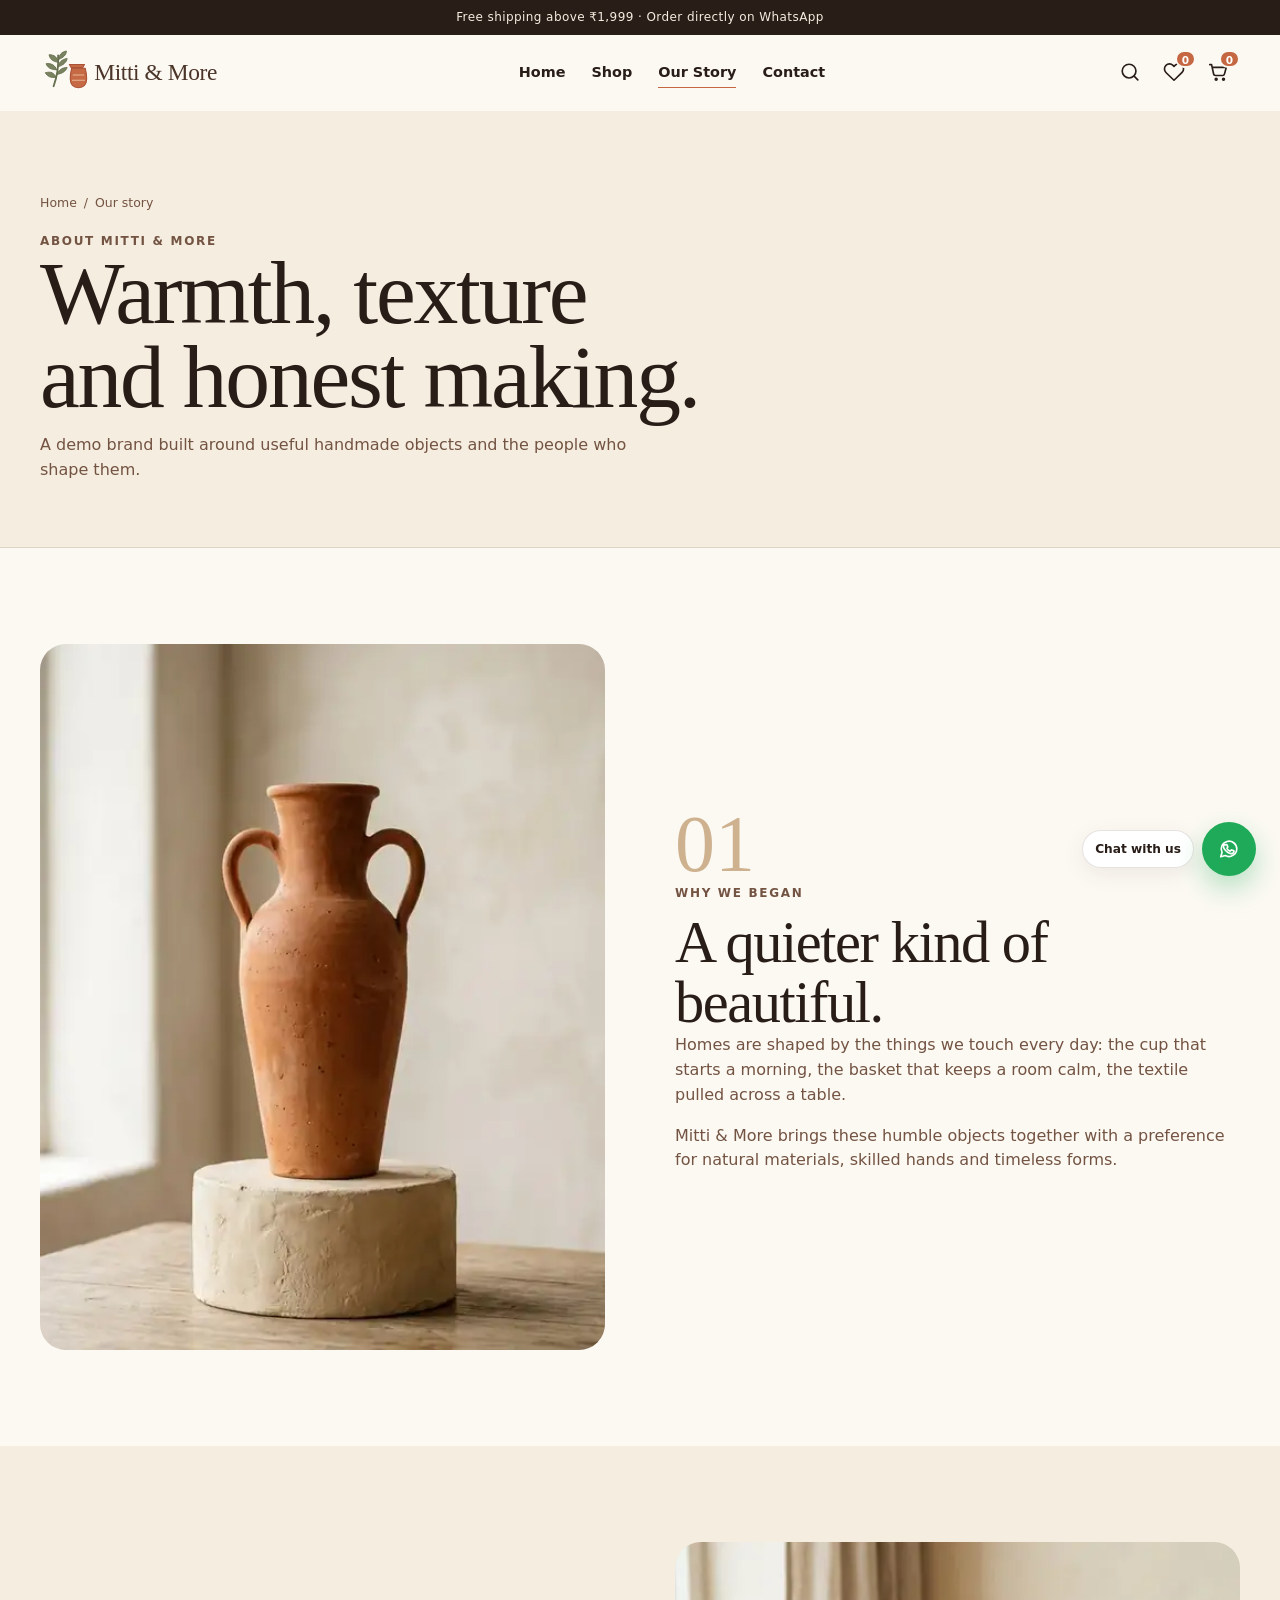
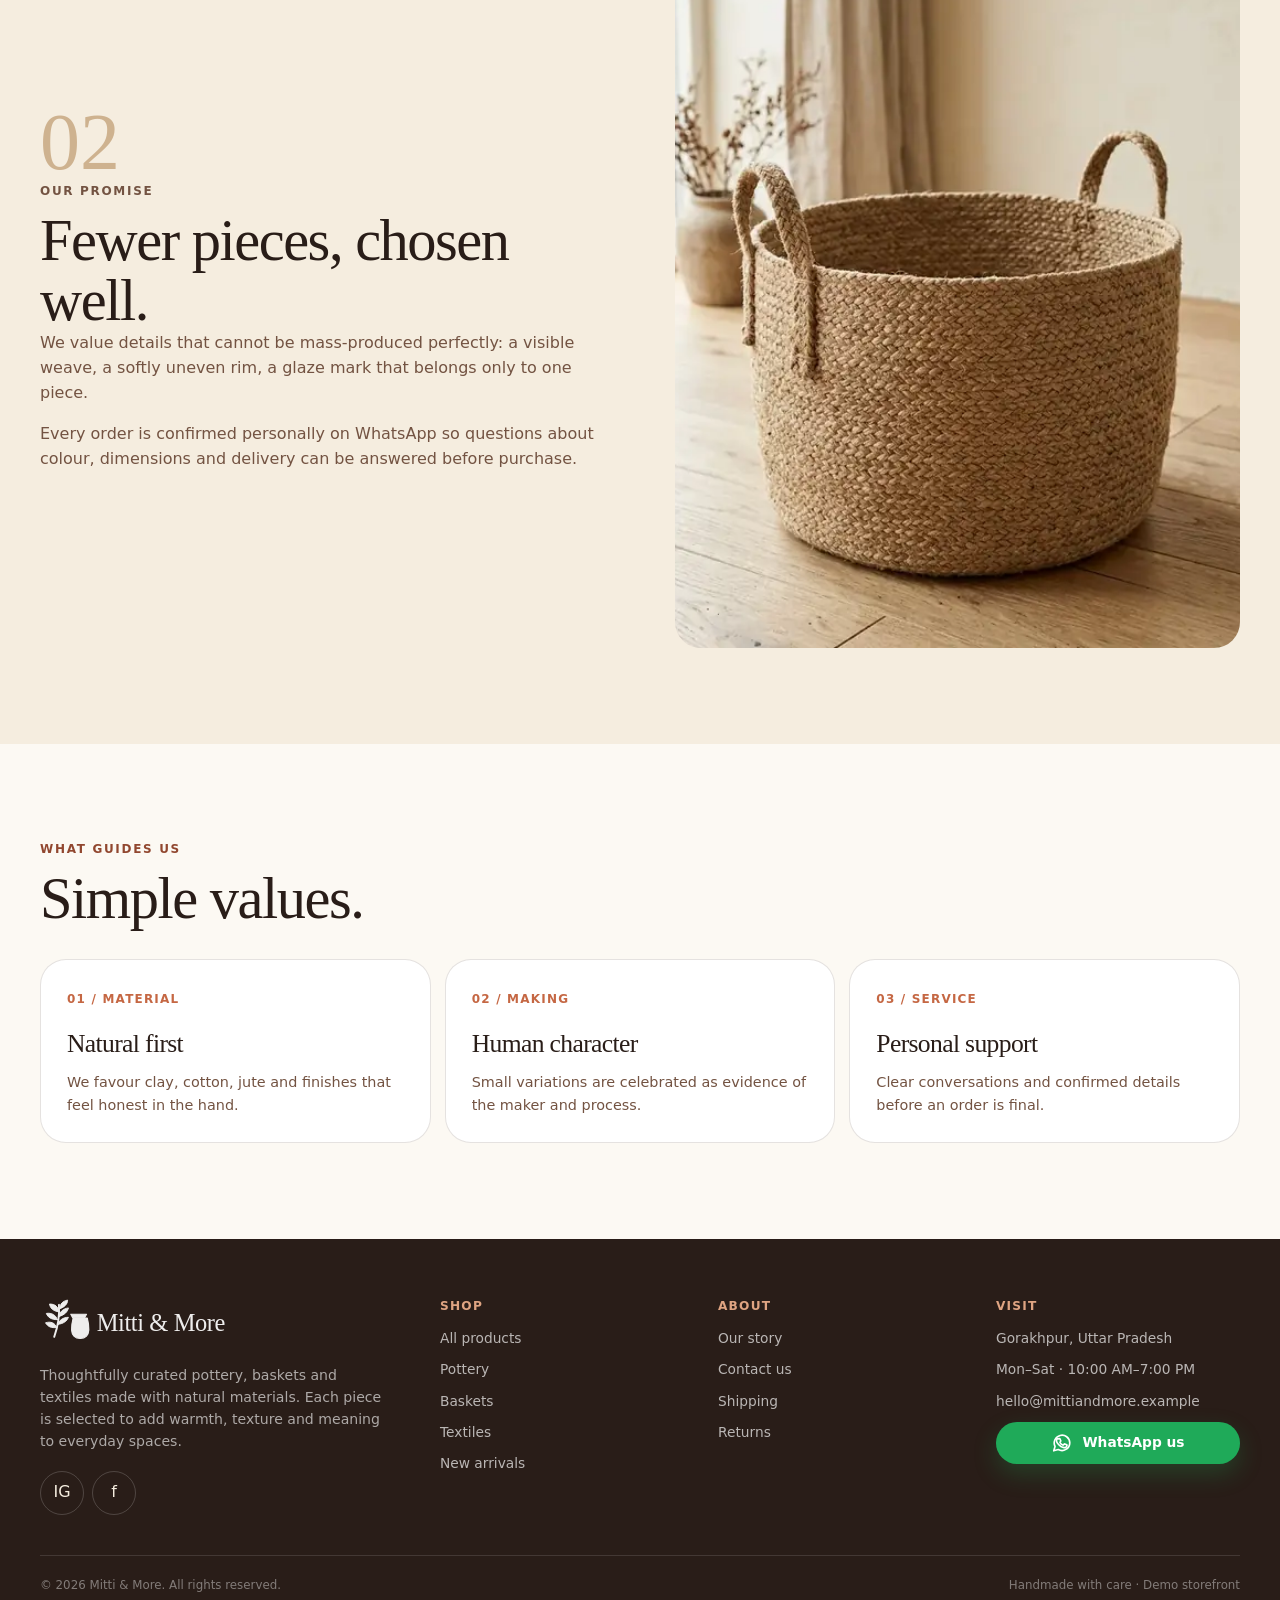
==== about.html @ ba809a96 "Install Mitti & More website" ====
<!doctype html>
<html lang="en-IN">
<head>
  <meta charset="utf-8"><meta name="viewport" content="width=device-width,initial-scale=1,viewport-fit=cover"><meta name="theme-color" content="#f5eddf">
  <meta name="description" content="The Mitti & More story: natural materials, skilled hands and timeless forms.">
  <title>Our Story — Mitti & More</title>
  <link rel="icon" href="favicon.svg" type="image/svg+xml"><link rel="stylesheet" href="css/style.css">
  <script src="js/store-config.js" defer></script><script src="js/products.js" defer></script><script src="js/app.js" defer></script>
</head>
<body data-page="about"><main id="page-root"></main></body>
</html>
---- css/style.css ----
/* Mitti & More — mobile-first handcrafted commerce UI */
:root {
  --cream-50: #fcf9f3;
  --cream-100: #f5eddf;
  --cream-150: #efe3d2;
  --sand-200: #ddc9ad;
  --sand-300: #ceb28f;
  --terracotta-400: #d47a55;
  --terracotta-500: #c56743;
  --terracotta-700: #91472f;
  --sage-500: #6f7954;
  --brown-600: #735342;
  --brown-800: #4b3428;
  --brown-950: #291d18;
  --whatsapp: #1faa59;
  --whatsapp-dark: #138a45;
  --white: #ffffff;
  --danger: #a43c35;
  --line: rgba(75, 52, 40, .14);
  --shadow-sm: 0 6px 22px rgba(62, 43, 31, .08);
  --shadow-md: 0 18px 50px rgba(62, 43, 31, .12);
  --shadow-lg: 0 26px 80px rgba(42, 29, 22, .18);
  --serif: "Iowan Old Style", "Palatino Linotype", "Book Antiqua", Palatino, Georgia, serif;
  --sans: Inter, ui-sans-serif, system-ui, -apple-system, BlinkMacSystemFont, "Segoe UI", sans-serif;
  --container: 1200px;
  --radius-sm: 12px;
  --radius-md: 18px;
  --radius-lg: 26px;
  --header-height: 76px;
}

* { box-sizing: border-box; }
html { scroll-behavior: smooth; scroll-padding-top: 100px; }
body {
  margin: 0;
  min-width: 300px;
  background: var(--cream-50);
  color: var(--brown-950);
  font-family: var(--sans);
  font-size: 16px;
  line-height: 1.55;
  -webkit-font-smoothing: antialiased;
}
body.menu-open,
body.modal-open { overflow: hidden; }
img { max-width: 100%; display: block; }
a { color: inherit; text-decoration: none; }
button, input, select, textarea { font: inherit; }
button { color: inherit; }
button:focus-visible, a:focus-visible, input:focus-visible, select:focus-visible, textarea:focus-visible {
  outline: 3px solid rgba(197, 103, 67, .32);
  outline-offset: 3px;
}
::selection { background: var(--sand-200); color: var(--brown-950); }

.container { width: min(calc(100% - 32px), var(--container)); margin-inline: auto; }
.section { padding: 72px 0; }
.section-sm { padding: 44px 0; }
.eyebrow {
  margin: 0 0 10px;
  color: var(--terracotta-700);
  font-size: .75rem;
  font-weight: 800;
  letter-spacing: .14em;
  text-transform: uppercase;
}
.display, h1, h2, h3 { font-family: var(--serif); font-weight: 500; letter-spacing: -.025em; }
h1, h2, h3, p { margin-top: 0; }
.section-title { margin: 0; font-size: clamp(2rem, 5vw, 3.65rem); line-height: 1.03; }
.section-intro { max-width: 600px; color: var(--brown-600); margin: 14px 0 0; }
.section-heading { display: flex; justify-content: space-between; gap: 24px; align-items: end; margin-bottom: 30px; }
.muted { color: var(--brown-600); }
.sr-only { position: absolute; width: 1px; height: 1px; padding: 0; margin: -1px; overflow: hidden; clip: rect(0, 0, 0, 0); white-space: nowrap; border: 0; }
.no-scrollbar { scrollbar-width: none; }
.no-scrollbar::-webkit-scrollbar { display: none; }

/* Buttons */
.btn {
  border: 1px solid transparent;
  min-height: 48px;
  padding: 12px 20px;
  border-radius: 999px;
  display: inline-flex;
  align-items: center;
  justify-content: center;
  gap: 9px;
  font-weight: 750;
  line-height: 1;
  cursor: pointer;
  transition: transform .2s ease, box-shadow .2s ease, background .2s ease, border-color .2s ease;
}
.btn:hover { transform: translateY(-2px); }
.btn-primary { background: var(--terracotta-500); color: var(--white); box-shadow: 0 10px 25px rgba(197, 103, 67, .24); }
.btn-primary:hover { background: var(--terracotta-700); }
.btn-whatsapp { background: var(--whatsapp); color: var(--white); box-shadow: 0 10px 25px rgba(31, 170, 89, .24); }
.btn-whatsapp:hover { background: var(--whatsapp-dark); }
.btn-dark { background: var(--brown-950); color: var(--white); }
.btn-outline { background: transparent; border-color: var(--brown-800); }
.btn-outline:hover { background: var(--brown-950); color: white; }
.btn-soft { background: var(--cream-100); color: var(--brown-800); }
.btn-link { min-height: auto; border: 0; padding: 6px 0; background: none; border-radius: 0; border-bottom: 1px solid currentColor; }
.btn-block { width: 100%; }
.btn-sm { min-height: 40px; padding: 9px 14px; font-size: .86rem; }
.icon-btn {
  width: 44px; height: 44px; border: 0; border-radius: 50%; display: inline-grid; place-items: center;
  background: transparent; cursor: pointer; position: relative; transition: background .2s ease, transform .2s ease;
}
.icon-btn:hover { background: var(--cream-100); transform: translateY(-1px); }
.icon { width: 22px; height: 22px; display: block; fill: none; stroke: currentColor; stroke-width: 1.8; stroke-linecap: round; stroke-linejoin: round; }
.badge-count {
  position: absolute; right: 0; top: 0; min-width: 18px; height: 18px; padding: 0 5px;
  display: grid; place-items: center; background: var(--terracotta-500); color: white; border: 2px solid var(--cream-50); border-radius: 999px; font-size: .66rem; font-weight: 800;
}

/* Announcement + header */
.announcement { background: var(--brown-950); color: var(--cream-100); text-align: center; font-size: .75rem; letter-spacing: .035em; padding: 8px 16px; }
.site-header {
  height: var(--header-height); position: sticky; top: 0; z-index: 50; background: rgba(252,249,243,.94);
  backdrop-filter: blur(14px); border-bottom: 1px solid transparent; transition: box-shadow .2s, border-color .2s;
}
.site-header.scrolled { border-color: var(--line); box-shadow: 0 7px 25px rgba(62, 43, 31, .06); }
.header-inner { height: 100%; display: flex; align-items: center; justify-content: space-between; gap: 18px; }
.brand-logo { width: 196px; max-width: 48vw; }
.brand-logo img { width: 100%; height: auto; }
.desktop-nav { display: none; align-items: center; gap: 26px; font-size: .9rem; font-weight: 700; }
.desktop-nav a { position: relative; padding: 8px 0; }
.desktop-nav a::after { content: ""; position: absolute; left: 0; right: 100%; bottom: 3px; height: 1px; background: var(--terracotta-500); transition: right .2s; }
.desktop-nav a:hover::after, .desktop-nav a.active::after { right: 0; }
.header-actions { display: flex; align-items: center; gap: 0; }
.menu-toggle { display: inline-grid; }

/* Mobile menu */
.mobile-menu { position: fixed; inset: 0; z-index: 90; background: rgba(41,29,24,.45); opacity: 0; visibility: hidden; transition: .25s ease; }
.mobile-menu.open { opacity: 1; visibility: visible; }
.mobile-menu-panel {
  width: min(88vw, 390px); height: 100%; margin-left: auto; padding: 22px; background: var(--cream-50); transform: translateX(100%); transition: transform .3s ease; display: flex; flex-direction: column;
}
.mobile-menu.open .mobile-menu-panel { transform: translateX(0); }
.menu-head { display: flex; justify-content: space-between; align-items: center; padding-bottom: 24px; border-bottom: 1px solid var(--line); }
.menu-head img { width: 175px; }
.mobile-nav { display: grid; padding: 22px 0; }
.mobile-nav a { font-family: var(--serif); font-size: 1.8rem; padding: 12px 4px; border-bottom: 1px solid var(--line); }
.mobile-menu-foot { margin-top: auto; background: var(--cream-100); padding: 18px; border-radius: var(--radius-md); color: var(--brown-600); font-size: .9rem; }

/* Search overlay */
.search-overlay { position: fixed; inset: 0; z-index: 100; background: rgba(41,29,24,.6); opacity: 0; visibility: hidden; transition: .2s ease; padding: 18px; }
.search-overlay.open { opacity: 1; visibility: visible; }
.search-panel { width: min(100%, 760px); max-height: min(680px, calc(100vh - 36px)); overflow: hidden; margin: 6vh auto 0; background: var(--cream-50); border-radius: var(--radius-lg); box-shadow: var(--shadow-lg); transform: translateY(-12px); transition: .25s ease; }
.search-overlay.open .search-panel { transform: translateY(0); }
.search-head { display: flex; align-items: center; gap: 10px; padding: 18px; border-bottom: 1px solid var(--line); }
.search-head input { flex: 1; border: 0; background: transparent; font-size: 1.05rem; min-width: 0; outline: none; }
.search-results { padding: 12px; max-height: 520px; overflow: auto; }
.search-result { display: grid; grid-template-columns: 70px 1fr auto; gap: 14px; align-items: center; padding: 10px; border-radius: 14px; }
.search-result:hover { background: var(--cream-100); }
.search-result img { width: 70px; aspect-ratio: 1; border-radius: 11px; object-fit: cover; }
.search-result h4 { margin: 0 0 3px; font-size: .93rem; }
.search-result p { margin: 0; color: var(--brown-600); font-size: .82rem; }
.search-empty { padding: 45px 18px; text-align: center; color: var(--brown-600); }

/* Hero */
.hero { position: relative; min-height: min(690px, calc(100svh - 108px)); display: grid; align-items: center; overflow: hidden; background: var(--brown-950); color: white; }
.hero-media { position: absolute; inset: 0; }
.hero-media img { width: 100%; height: 100%; object-fit: cover; object-position: center; }
.hero-media::after { content: ""; position: absolute; inset: 0; background: linear-gradient(90deg, rgba(31,19,14,.88) 0%, rgba(36,22,16,.62) 42%, rgba(37,23,16,.1) 78%), linear-gradient(0deg, rgba(24,15,11,.2), transparent 55%); }
.hero-content { position: relative; z-index: 1; padding: 70px 0 90px; max-width: 650px; }
.hero .eyebrow { color: #e8b18e; }
.hero h1 { font-size: clamp(3.2rem, 10vw, 6.8rem); line-height: .88; margin: 0 0 24px; letter-spacing: -.05em; }
.hero p { color: rgba(255,255,255,.8); font-size: clamp(1rem,2.5vw,1.25rem); max-width: 480px; margin-bottom: 30px; }
.hero-actions { display: flex; flex-wrap: wrap; gap: 12px; }
.hero .btn-outline { border-color: rgba(255,255,255,.65); color: white; }
.hero .btn-outline:hover { background: white; color: var(--brown-950); }
.hero-note { position: absolute; z-index: 2; bottom: 22px; right: max(16px, calc((100vw - var(--container))/2)); display: none; color: rgba(255,255,255,.74); font-size: .76rem; letter-spacing: .06em; text-transform: uppercase; }

/* Category strip */
.category-strip-wrap { background: var(--cream-100); border-bottom: 1px solid var(--line); }
.category-strip { display: flex; gap: 10px; overflow-x: auto; padding: 18px 0; }
.category-pill { white-space: nowrap; border: 1px solid transparent; border-radius: 999px; padding: 10px 17px; background: rgba(255,255,255,.6); cursor: pointer; font-weight: 650; color: var(--brown-800); transition: .2s ease; }
.category-pill:hover, .category-pill.active { color: white; background: var(--terracotta-500); }

/* Product cards */
.product-grid { display: grid; grid-template-columns: repeat(2, minmax(0, 1fr)); gap: 13px; }
.product-card { min-width: 0; background: var(--white); border: 1px solid rgba(75,52,40,.08); border-radius: var(--radius-md); overflow: hidden; box-shadow: var(--shadow-sm); transition: transform .25s ease, box-shadow .25s ease; }
.product-card:hover { transform: translateY(-5px); box-shadow: var(--shadow-md); }
.product-media { display: block; position: relative; overflow: hidden; aspect-ratio: 1 / 1.08; background: var(--cream-100); }
.product-media img { width: 100%; height: 100%; object-fit: cover; transition: transform .45s ease; }
.product-card:hover .product-media img { transform: scale(1.035); }
.product-badge { position: absolute; left: 10px; top: 10px; padding: 6px 9px; border-radius: 999px; background: rgba(252,249,243,.9); backdrop-filter: blur(8px); color: var(--terracotta-700); font-size: .64rem; font-weight: 850; letter-spacing: .04em; text-transform: uppercase; }
.wishlist-btn { position: absolute; right: 9px; top: 9px; background: rgba(252,249,243,.9); backdrop-filter: blur(8px); width: 38px; height: 38px; }
.wishlist-btn.active { background: var(--terracotta-500); color: white; }
.product-body { padding: 13px; }
.product-category { color: var(--sage-500); font-size: .65rem; font-weight: 800; letter-spacing: .08em; text-transform: uppercase; margin: 0 0 5px; }
.product-title { font-family: var(--sans); font-weight: 700; font-size: .9rem; line-height: 1.28; letter-spacing: -.01em; margin: 0 0 7px; }
.product-price-row { display: flex; align-items: center; flex-wrap: wrap; gap: 7px; margin-bottom: 11px; }
.product-price { font-weight: 850; font-size: .98rem; }
.product-old-price { color: #967f72; font-size: .77rem; text-decoration: line-through; }
.product-actions { display: flex; gap: 8px; }
.product-actions .btn { flex: 1; padding-inline: 10px; }
.quick-whatsapp { display: none; width: 40px; height: 40px; background: #e5f5e9; color: var(--whatsapp-dark); }

/* Story + trust */
.trust-grid { display: grid; grid-template-columns: repeat(2, 1fr); gap: 12px; }
.trust-item { padding: 20px 15px; border: 1px solid var(--line); border-radius: var(--radius-md); background: rgba(255,255,255,.45); }
.trust-icon { width: 42px; height: 42px; display: grid; place-items: center; border-radius: 50%; background: var(--cream-150); color: var(--terracotta-700); margin-bottom: 14px; }
.trust-item h3 { font-family: var(--sans); font-size: .95rem; font-weight: 800; margin: 0 0 4px; }
.trust-item p { margin: 0; color: var(--brown-600); font-size: .78rem; }
.story-section { background: var(--cream-100); overflow: hidden; }
.story-grid { display: grid; gap: 30px; align-items: center; }
.story-collage { position: relative; min-height: 430px; }
.story-collage .story-main { width: 84%; height: 390px; object-fit: cover; border-radius: 160px 160px 24px 24px; }
.story-collage .story-small { position: absolute; right: 0; bottom: 0; width: 46%; aspect-ratio: 1; object-fit: cover; border: 8px solid var(--cream-100); border-radius: 50%; }
.story-copy .section-title { margin-bottom: 20px; }
.story-copy p { color: var(--brown-600); }
.signature { font-family: var(--serif); font-size: 1.5rem; color: var(--terracotta-700); margin: 25px 0; }

/* Testimonials */
.testimonial-grid { display: grid; gap: 14px; }
.testimonial { padding: 24px; border: 1px solid var(--line); border-radius: var(--radius-lg); background: white; }
.stars { color: var(--terracotta-500); letter-spacing: .12em; font-size: .82rem; margin-bottom: 15px; }
.testimonial blockquote { margin: 0 0 22px; font-family: var(--serif); font-size: 1.24rem; line-height: 1.45; }
.reviewer { display: flex; gap: 11px; align-items: center; }
.reviewer-avatar { width: 42px; height: 42px; border-radius: 50%; display: grid; place-items: center; background: var(--cream-150); color: var(--terracotta-700); font-family: var(--serif); font-size: 1.15rem; }
.reviewer strong { display: block; font-size: .86rem; }
.reviewer span { color: var(--brown-600); font-size: .74rem; }

/* CTA banner */
.cta-banner { position: relative; overflow: hidden; background: var(--brown-950); color: white; border-radius: var(--radius-lg); padding: 40px 24px; }
.cta-banner::before { content: ""; position: absolute; width: 260px; height: 260px; border: 1px solid rgba(255,255,255,.12); border-radius: 50%; right: -80px; top: -130px; box-shadow: 0 0 0 30px rgba(255,255,255,.025), 0 0 0 60px rgba(255,255,255,.018); }
.cta-banner > * { position: relative; z-index: 1; }
.cta-banner h2 { font-size: clamp(2.1rem, 6vw, 4rem); line-height: 1; margin-bottom: 15px; }
.cta-banner p { color: rgba(255,255,255,.72); max-width: 570px; margin-bottom: 25px; }

/* Inner page header */
.page-hero { padding: 60px 0 48px; background: var(--cream-100); border-bottom: 1px solid var(--line); }
.page-hero h1 { font-size: clamp(3rem, 8vw, 5.6rem); line-height: .94; margin-bottom: 14px; }
.page-hero p { max-width: 620px; color: var(--brown-600); margin: 0; }
.breadcrumb { display: flex; flex-wrap: wrap; gap: 7px; align-items: center; color: var(--brown-600); font-size: .78rem; margin-bottom: 20px; }
.breadcrumb a:hover { color: var(--terracotta-700); }

/* Shop */
.shop-layout { display: grid; gap: 22px; }
.shop-toolbar { display: grid; gap: 13px; margin-bottom: 25px; }
.search-box { min-height: 48px; display: flex; align-items: center; gap: 10px; padding: 0 15px; background: white; border: 1px solid var(--line); border-radius: 999px; }
.search-box input { flex: 1; min-width: 0; border: 0; outline: none; background: transparent; }
.sort-row { display: flex; justify-content: space-between; align-items: center; gap: 12px; }
.product-count { color: var(--brown-600); font-size: .86rem; }
.select { border: 1px solid var(--line); border-radius: 999px; background: white; padding: 10px 35px 10px 14px; color: var(--brown-800); }
.shop-categories { display: flex; gap: 8px; overflow-x: auto; padding-bottom: 4px; }
.shop-categories .category-pill { border-color: var(--line); background: white; }
.shop-categories .category-pill.active { background: var(--terracotta-500); border-color: var(--terracotta-500); }

/* Product detail */
.product-detail { display: grid; gap: 28px; }
.product-gallery { position: relative; }
.product-main-image { width: 100%; aspect-ratio: 1; object-fit: cover; border-radius: var(--radius-lg); background: var(--cream-100); }
.product-info h1 { font-size: clamp(2.4rem, 7vw, 4.4rem); line-height: .98; margin-bottom: 14px; }
.product-detail-price { display: flex; align-items: baseline; gap: 10px; font-weight: 850; font-size: 1.4rem; margin-bottom: 16px; }
.stock-line { display: flex; align-items: center; gap: 8px; color: var(--sage-500); font-size: .84rem; font-weight: 700; }
.stock-dot { width: 8px; height: 8px; border-radius: 50%; background: currentColor; box-shadow: 0 0 0 4px rgba(111,121,84,.13); }
.product-lead { color: var(--brown-600); margin: 22px 0; font-size: 1.03rem; }
.quantity-row { display: flex; gap: 12px; margin: 18px 0; }
.quantity-control { height: 48px; min-width: 124px; display: grid; grid-template-columns: 40px 1fr 40px; border: 1px solid var(--line); border-radius: 999px; background: white; overflow: hidden; }
.quantity-control button { border: 0; background: transparent; cursor: pointer; }
.quantity-control span { display: grid; place-items: center; font-weight: 800; }
.product-cta-row { display: grid; gap: 10px; }
.product-meta { margin-top: 24px; padding-top: 20px; border-top: 1px solid var(--line); display: grid; gap: 8px; color: var(--brown-600); font-size: .84rem; }
.product-meta strong { color: var(--brown-950); }
.accordions { margin-top: 28px; border-top: 1px solid var(--line); }
.accordion { border-bottom: 1px solid var(--line); }
.accordion summary { list-style: none; cursor: pointer; padding: 17px 2px; display: flex; justify-content: space-between; font-weight: 750; }
.accordion summary::-webkit-details-marker { display: none; }
.accordion summary::after { content: "+"; font-size: 1.3rem; font-weight: 400; }
.accordion[open] summary::after { content: "−"; }
.accordion p { color: var(--brown-600); font-size: .9rem; padding: 0 2px 17px; margin: 0; }

/* Cart */
.cart-layout { display: grid; gap: 26px; align-items: start; }
.cart-items { display: grid; gap: 12px; }
.cart-item { display: grid; grid-template-columns: 86px 1fr; gap: 14px; padding: 12px; border: 1px solid var(--line); background: white; border-radius: var(--radius-md); }
.cart-item img { width: 86px; aspect-ratio: 1; object-fit: cover; border-radius: var(--radius-sm); }
.cart-item-head { display: flex; justify-content: space-between; gap: 8px; }
.cart-item h3 { font-family: var(--sans); font-size: .9rem; font-weight: 750; margin: 0 0 4px; }
.cart-item-price { font-size: .82rem; color: var(--brown-600); }
.remove-btn { width: 32px; height: 32px; color: var(--danger); }
.cart-item-actions { margin-top: 12px; display: flex; justify-content: space-between; align-items: center; gap: 12px; }
.cart-item .quantity-control { height: 36px; min-width: 100px; grid-template-columns: 32px 1fr 32px; }
.cart-line-total { font-size: .9rem; font-weight: 850; }
.order-summary { position: sticky; top: 98px; padding: 22px; background: var(--cream-100); border-radius: var(--radius-lg); border: 1px solid var(--line); }
.order-summary h2 { font-size: 1.8rem; margin-bottom: 18px; }
.summary-line { display: flex; justify-content: space-between; gap: 15px; margin: 9px 0; color: var(--brown-600); font-size: .9rem; }
.summary-total { padding-top: 15px; margin-top: 15px; border-top: 1px solid var(--line); color: var(--brown-950); font-weight: 850; font-size: 1.06rem; }
.free-shipping { padding: 12px; margin: 15px 0; background: rgba(111,121,84,.11); border-radius: 12px; color: var(--sage-500); font-size: .8rem; }
.progress-track { height: 6px; margin-top: 9px; overflow: hidden; border-radius: 999px; background: rgba(111,121,84,.16); }
.progress-fill { height: 100%; background: var(--sage-500); border-radius: inherit; }
.checkout-form { display: grid; gap: 12px; margin-top: 20px; }
.field { display: grid; gap: 6px; }
.field label { font-size: .78rem; font-weight: 750; }
.field input, .field textarea, .field select { width: 100%; border: 1px solid var(--line); border-radius: 12px; padding: 12px 13px; background: white; color: var(--brown-950); }
.field textarea { resize: vertical; min-height: 78px; }
.form-row { display: grid; gap: 12px; }
.form-note { font-size: .72rem; color: var(--brown-600); margin: 0; }

/* Empty state */
.empty-state { text-align: center; padding: 65px 20px; border: 1px dashed var(--sand-300); border-radius: var(--radius-lg); background: rgba(255,255,255,.45); }
.empty-icon { width: 78px; height: 78px; display: grid; place-items: center; margin: 0 auto 18px; border-radius: 50%; background: var(--cream-150); color: var(--terracotta-700); }
.empty-icon .icon { width: 34px; height: 34px; }
.empty-state h2 { font-size: 2rem; margin-bottom: 8px; }
.empty-state p { color: var(--brown-600); max-width: 440px; margin: 0 auto 22px; }

/* About/contact/policies */
.editorial-grid { display: grid; gap: 34px; align-items: center; }
.editorial-image { border-radius: var(--radius-lg); overflow: hidden; background: var(--cream-100); }
.editorial-image img { width: 100%; aspect-ratio: 4/5; object-fit: cover; }
.editorial-copy .big-number { font-family: var(--serif); font-size: 5rem; line-height: 1; color: var(--sand-300); }
.editorial-copy p { color: var(--brown-600); }
.values-grid { display: grid; gap: 14px; }
.value-card { padding: 26px; border-radius: var(--radius-lg); background: white; border: 1px solid var(--line); }
.value-card .number { color: var(--terracotta-500); font-size: .75rem; font-weight: 850; letter-spacing: .1em; }
.value-card h3 { font-size: 1.6rem; margin: 13px 0 8px; }
.value-card p { color: var(--brown-600); margin: 0; font-size: .9rem; }
.contact-layout { display: grid; gap: 24px; }
.contact-cards { display: grid; gap: 12px; }
.contact-card { display: flex; gap: 15px; padding: 20px; border-radius: var(--radius-md); border: 1px solid var(--line); background: white; }
.contact-card .trust-icon { flex: 0 0 auto; margin: 0; }
.contact-card h3 { font-family: var(--sans); font-size: .88rem; font-weight: 800; margin: 0 0 4px; }
.contact-card p, .contact-card a { margin: 0; color: var(--brown-600); font-size: .86rem; }
.contact-form-card { background: var(--cream-100); border-radius: var(--radius-lg); padding: 24px; }
.contact-form-card h2 { font-size: 2rem; }
.policy-layout { display: grid; gap: 25px; }
.policy-nav { display: flex; gap: 8px; overflow-x: auto; position: sticky; top: 88px; z-index: 4; padding: 10px; margin-inline: -10px; background: rgba(252,249,243,.94); backdrop-filter: blur(10px); }
.policy-nav a { white-space: nowrap; padding: 9px 13px; border-radius: 999px; border: 1px solid var(--line); background: white; font-size: .8rem; font-weight: 700; }
.policy-content { display: grid; gap: 40px; }
.policy-section { scroll-margin-top: 150px; }
.policy-section h2 { font-size: 2rem; margin-bottom: 12px; }
.policy-section h3 { font-family: var(--sans); font-size: .95rem; font-weight: 800; margin-top: 22px; }
.policy-section p, .policy-section li { color: var(--brown-600); font-size: .9rem; }
.policy-section ul { padding-left: 20px; }

/* Footer */
.site-footer { background: var(--brown-950); color: var(--cream-100); padding: 58px 0 96px; }
.footer-grid { display: grid; gap: 34px; }
.footer-brand img { width: 205px; filter: brightness(0) invert(1); opacity: .92; }
.footer-brand p { max-width: 350px; color: rgba(255,255,255,.62); font-size: .88rem; margin: 18px 0; }
.footer-social { display: flex; gap: 8px; }
.footer-social .icon-btn { border: 1px solid rgba(255,255,255,.18); }
.footer-col h3 { font-family: var(--sans); font-size: .76rem; font-weight: 850; letter-spacing: .1em; text-transform: uppercase; color: #dfa482; }
.footer-links { display: grid; gap: 10px; }
.footer-links a { color: rgba(255,255,255,.68); font-size: .86rem; }
.footer-links a:hover { color: white; }
.footer-bottom { margin-top: 40px; padding-top: 20px; border-top: 1px solid rgba(255,255,255,.12); color: rgba(255,255,255,.42); font-size: .74rem; display: flex; justify-content: space-between; gap: 15px; flex-wrap: wrap; }

/* Mobile bottom nav */
.mobile-bottom-nav { position: fixed; z-index: 45; bottom: 0; left: 0; right: 0; height: 68px; padding-bottom: env(safe-area-inset-bottom); background: rgba(255,255,255,.96); backdrop-filter: blur(12px); border-top: 1px solid var(--line); display: grid; grid-template-columns: repeat(4,1fr); }
.mobile-bottom-nav a { position: relative; display: flex; flex-direction: column; align-items: center; justify-content: center; gap: 2px; color: var(--brown-600); font-size: .62rem; }
.mobile-bottom-nav a.active { color: var(--terracotta-700); font-weight: 750; }
.mobile-bottom-nav .icon { width: 20px; height: 20px; }
.mobile-bottom-nav .badge-count { right: calc(50% - 22px); top: 7px; border-color: white; }

/* WhatsApp float, toast, modal */
.whatsapp-float { position: fixed; z-index: 44; right: 16px; bottom: 82px; display: flex; align-items: center; gap: 8px; }
.whatsapp-float span { display: none; background: white; border: 1px solid var(--line); box-shadow: var(--shadow-sm); border-radius: 999px; padding: 9px 12px; font-size: .76rem; font-weight: 750; }
.whatsapp-float button { width: 54px; height: 54px; border: 0; border-radius: 50%; background: var(--whatsapp); color: white; display: grid; place-items: center; box-shadow: 0 12px 28px rgba(31,170,89,.32); cursor: pointer; }
.toast { position: fixed; z-index: 150; left: 50%; bottom: 88px; transform: translate(-50%, 20px); opacity: 0; visibility: hidden; width: max-content; max-width: calc(100% - 30px); padding: 12px 16px; background: var(--brown-950); color: white; border-radius: 999px; box-shadow: var(--shadow-lg); font-size: .82rem; transition: .25s ease; text-align: center; }
.toast.show { opacity: 1; visibility: visible; transform: translate(-50%,0); }
.modal { position: fixed; inset: 0; z-index: 130; background: rgba(41,29,24,.62); padding: 16px; opacity: 0; visibility: hidden; transition: .2s; display: grid; place-items: center; }
.modal.open { opacity: 1; visibility: visible; }
.modal-card { width: min(100%, 570px); max-height: calc(100vh - 32px); overflow: auto; background: var(--cream-50); border-radius: var(--radius-lg); padding: 22px; box-shadow: var(--shadow-lg); transform: translateY(12px); transition: .2s; }
.modal.open .modal-card { transform: translateY(0); }
.modal-head { display: flex; justify-content: space-between; gap: 16px; align-items: start; margin-bottom: 15px; }
.modal-head h2 { font-size: 1.9rem; margin: 0; }
.message-preview { white-space: pre-wrap; background: white; border: 1px solid var(--line); border-radius: var(--radius-sm); padding: 15px; color: var(--brown-600); font: .82rem/1.55 var(--sans); max-height: 330px; overflow: auto; }
.modal-actions { display: flex; flex-wrap: wrap; gap: 10px; margin-top: 16px; }

@media (min-width: 560px) {
  .product-grid { gap: 18px; }
  .product-body { padding: 16px; }
  .product-title { font-size: 1rem; }
  .quick-whatsapp { display: inline-grid; }
  .form-row { grid-template-columns: 1fr 1fr; }
  .testimonial-grid { grid-template-columns: repeat(2,1fr); }
  .values-grid { grid-template-columns: repeat(2,1fr); }
}

@media (min-width: 768px) {
  body { padding-bottom: 0; }
  .section { padding: 96px 0; }
  .desktop-nav { display: flex; }
  .menu-toggle { display: none; }
  .hero-note { display: block; }
  .product-grid { grid-template-columns: repeat(3,minmax(0,1fr)); gap: 22px; }
  .product-media { aspect-ratio: 1 / 1.06; }
  .trust-grid { grid-template-columns: repeat(4,1fr); }
  .story-grid { grid-template-columns: 1.05fr .95fr; gap: 70px; }
  .story-grid .story-copy { padding-right: 4vw; }
  .testimonial-grid { grid-template-columns: repeat(3,1fr); }
  .cta-banner { padding: 60px; }
  .shop-toolbar { grid-template-columns: 1fr auto; align-items: center; }
  .search-box { max-width: 500px; }
  .product-detail { grid-template-columns: minmax(0,1.05fr) minmax(330px,.95fr); gap: 60px; align-items: start; }
  .product-info { position: sticky; top: 105px; }
  .product-cta-row { grid-template-columns: 1fr 1fr; }
  .cart-layout { grid-template-columns: minmax(0,1.4fr) minmax(330px,.6fr); gap: 40px; }
  .cart-item { grid-template-columns: 120px 1fr; padding: 15px; }
  .cart-item img { width: 120px; }
  .editorial-grid { grid-template-columns: 1fr 1fr; gap: 70px; }
  .editorial-grid.reverse .editorial-image { order: 2; }
  .values-grid { grid-template-columns: repeat(3,1fr); }
  .contact-layout { grid-template-columns: .8fr 1.2fr; gap: 50px; }
  .contact-form-card { padding: 38px; }
  .policy-layout { grid-template-columns: 220px 1fr; gap: 55px; }
  .policy-nav { align-self: start; flex-direction: column; position: sticky; top: 110px; background: transparent; backdrop-filter: none; }
  .footer-grid { grid-template-columns: 1.5fr repeat(3,1fr); }
  .mobile-bottom-nav { display: none; }
  .whatsapp-float { bottom: 24px; right: 24px; }
  .whatsapp-float span { display: block; }
  .site-footer { padding-bottom: 35px; }
  .toast { bottom: 30px; }
}

@media (min-width: 1024px) {
  .product-grid { grid-template-columns: repeat(4,minmax(0,1fr)); }
  .hero-content { padding-block: 90px 120px; }
  .page-hero { padding: 82px 0 64px; }
}

@media (max-width: 400px) {
  .container { width: min(calc(100% - 22px), var(--container)); }
  .brand-logo { width: 164px; }
  .header-actions .icon-btn { width: 40px; height: 40px; }
  .product-actions .btn { font-size: .75rem; }
  .product-body { padding: 11px; }
  .hero h1 { font-size: 3.05rem; }
}

@media (prefers-reduced-motion: reduce) {
  *, *::before, *::after { scroll-behavior: auto !important; animation-duration: .01ms !important; transition-duration: .01ms !important; }
}
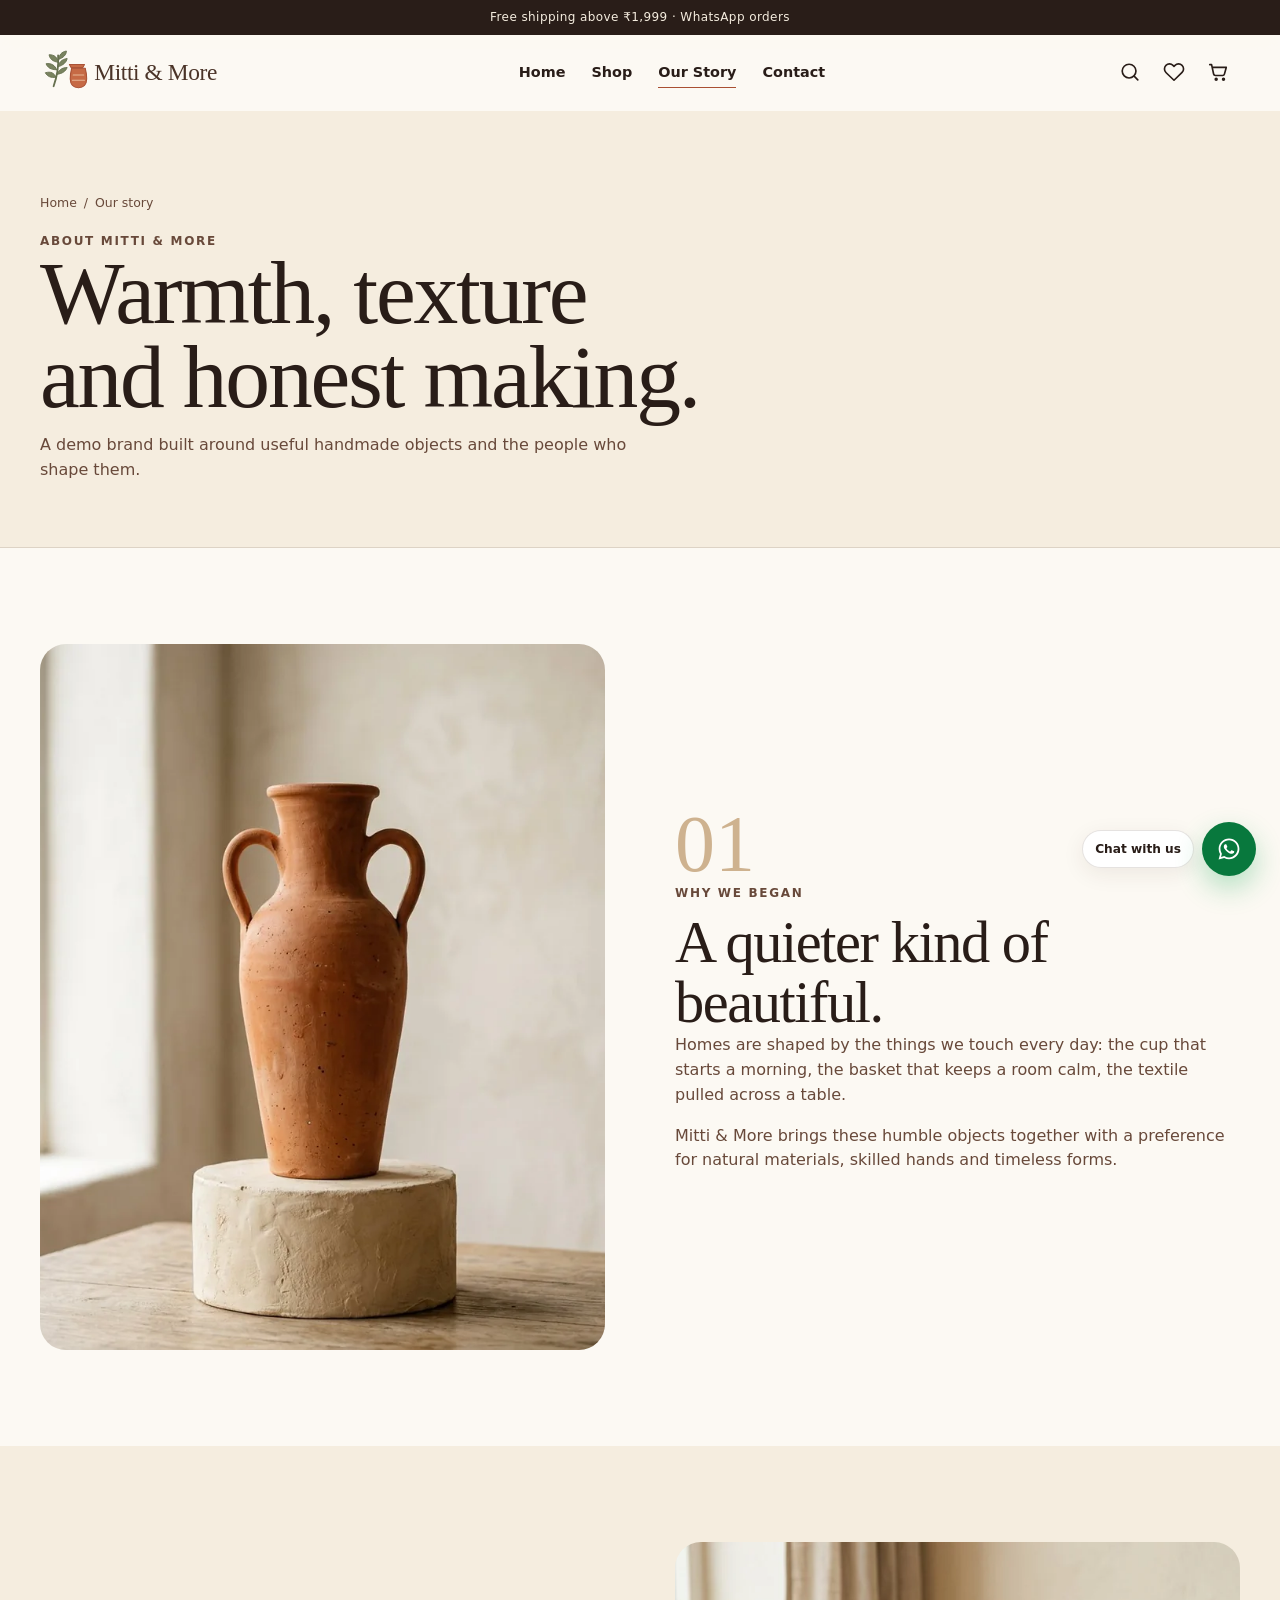
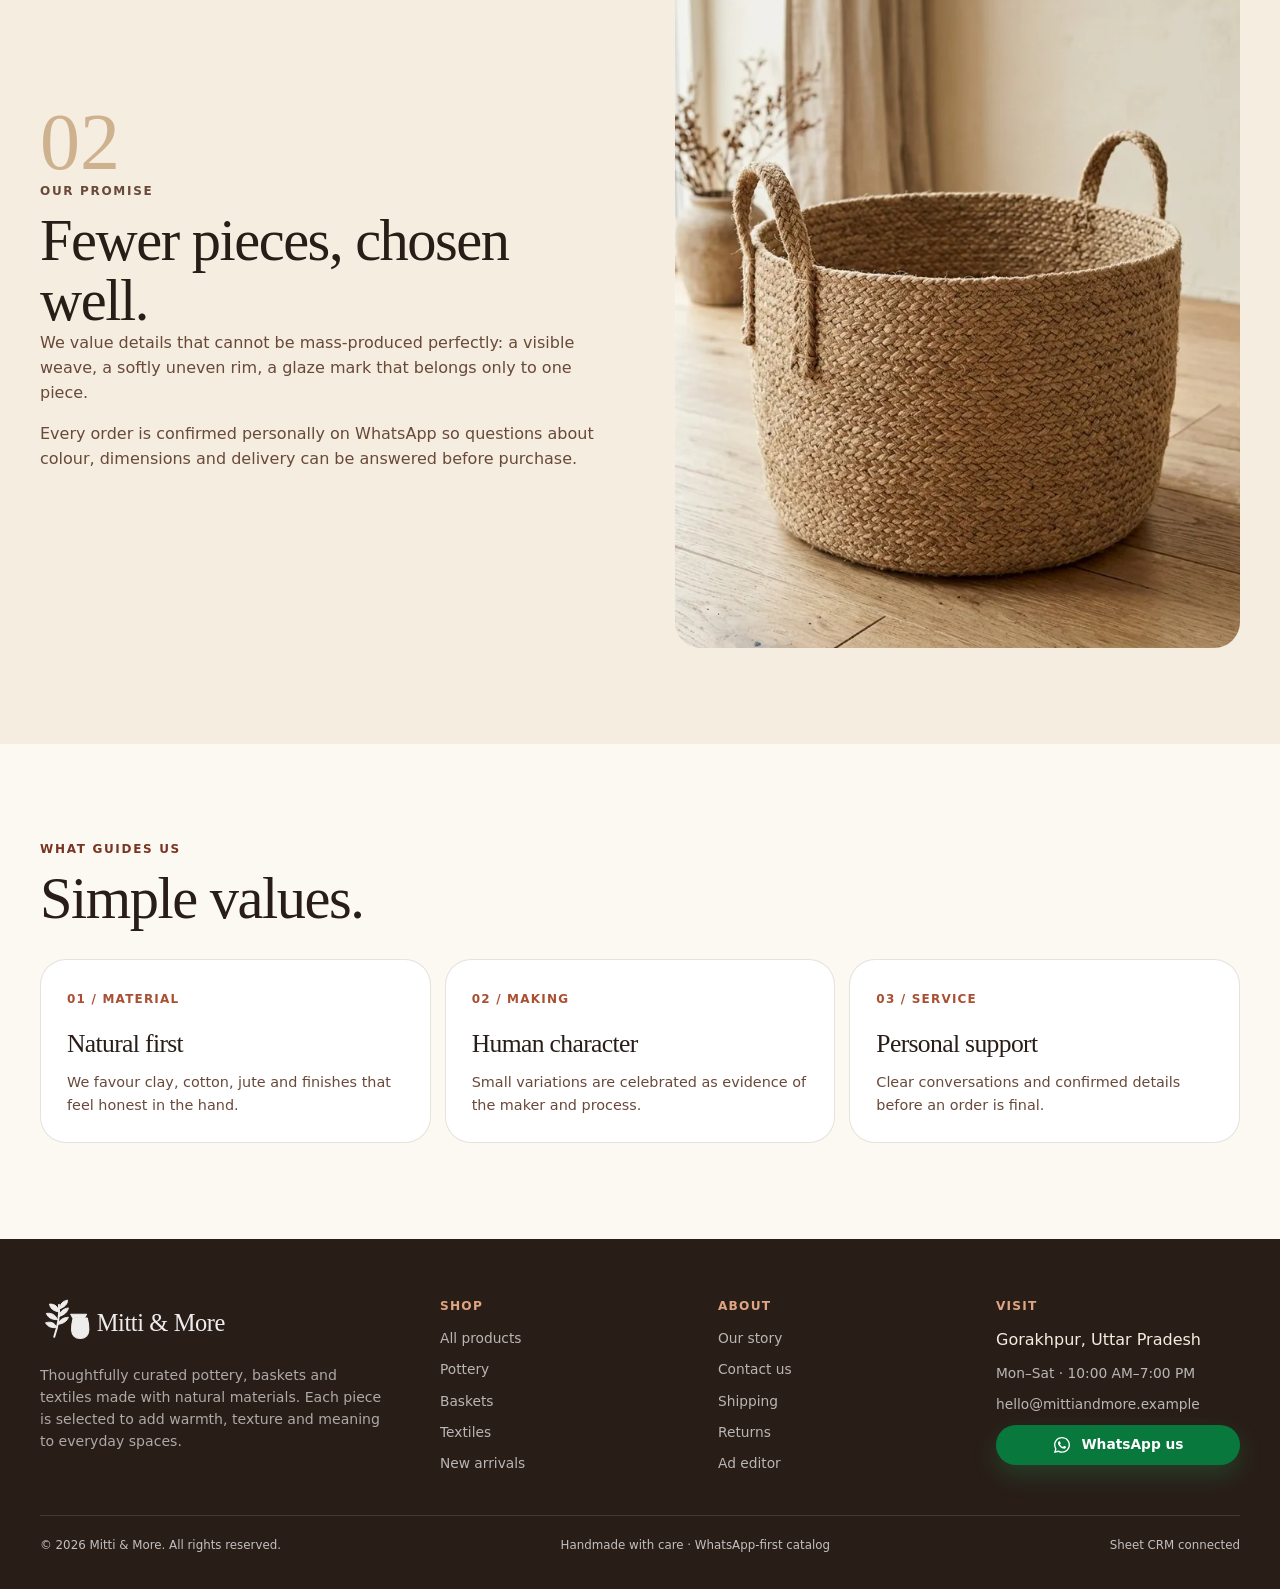
==== commit 7090b7bd: "Apply Mitti CRM + ad editor production patch" ====
--- a/about.html
+++ b/about.html
@@ -5,7 +5,7 @@
   <meta name="description" content="The Mitti & More story: natural materials, skilled hands and timeless forms.">
   <title>Our Story — Mitti & More</title>
   <link rel="icon" href="favicon.svg" type="image/svg+xml"><link rel="stylesheet" href="css/style.css">
-  <script src="js/store-config.js" defer></script><script src="js/products.js" defer></script><script src="js/app.js" defer></script>
+  <script src="js/store-config.js" defer></script><script src="js/sheet-api.js" defer></script><script src="js/products.js" defer></script><script src="js/app.js" defer></script>
 </head>
 <body data-page="about"><main id="page-root"></main></body>
 </html>
--- a/css/style.css
+++ b/css/style.css
@@ -5,15 +5,15 @@
   --cream-150: #efe3d2;
   --sand-200: #ddc9ad;
   --sand-300: #ceb28f;
-  --terracotta-400: #d47a55;
-  --terracotta-500: #c56743;
-  --terracotta-700: #91472f;
-  --sage-500: #6f7954;
-  --brown-600: #735342;
+  --terracotta-400: #bd6543;
+  --terracotta-500: #a94f32;
+  --terracotta-700: #793522;
+  --sage-500: #56613b;
+  --brown-600: #68493a;
   --brown-800: #4b3428;
   --brown-950: #291d18;
-  --whatsapp: #1faa59;
-  --whatsapp-dark: #138a45;
+  --whatsapp: #08783d;
+  --whatsapp-dark: #065f31;
   --white: #ffffff;
   --danger: #a43c35;
   --line: rgba(75, 52, 40, .14);
@@ -39,6 +39,7 @@
   font-family: var(--sans);
   font-size: 16px;
   line-height: 1.55;
+  padding-bottom: calc(68px + env(safe-area-inset-bottom));
   -webkit-font-smoothing: antialiased;
 }
 body.menu-open,
@@ -179,23 +180,25 @@
 
 /* Product cards */
 .product-grid { display: grid; grid-template-columns: repeat(2, minmax(0, 1fr)); gap: 13px; }
-.product-card { min-width: 0; background: var(--white); border: 1px solid rgba(75,52,40,.08); border-radius: var(--radius-md); overflow: hidden; box-shadow: var(--shadow-sm); transition: transform .25s ease, box-shadow .25s ease; }
+.product-card { min-width: 0; display: flex; flex-direction: column; background: var(--white); border: 1px solid rgba(75,52,40,.08); border-radius: var(--radius-md); overflow: hidden; box-shadow: var(--shadow-sm); transition: transform .25s ease, box-shadow .25s ease; }
 .product-card:hover { transform: translateY(-5px); box-shadow: var(--shadow-md); }
 .product-media { display: block; position: relative; overflow: hidden; aspect-ratio: 1 / 1.08; background: var(--cream-100); }
 .product-media img { width: 100%; height: 100%; object-fit: cover; transition: transform .45s ease; }
 .product-card:hover .product-media img { transform: scale(1.035); }
 .product-badge { position: absolute; left: 10px; top: 10px; padding: 6px 9px; border-radius: 999px; background: rgba(252,249,243,.9); backdrop-filter: blur(8px); color: var(--terracotta-700); font-size: .64rem; font-weight: 850; letter-spacing: .04em; text-transform: uppercase; }
-.wishlist-btn { position: absolute; right: 9px; top: 9px; background: rgba(252,249,243,.9); backdrop-filter: blur(8px); width: 38px; height: 38px; }
+.wishlist-btn { position: absolute; right: 9px; top: 9px; background: rgba(252,249,243,.94); backdrop-filter: blur(8px); width: 44px; height: 44px; }
 .wishlist-btn.active { background: var(--terracotta-500); color: white; }
-.product-body { padding: 13px; }
+.product-body { padding: 13px; display: flex; flex: 1; flex-direction: column; }
+.product-body .product-actions { margin-top: auto; }
 .product-category { color: var(--sage-500); font-size: .65rem; font-weight: 800; letter-spacing: .08em; text-transform: uppercase; margin: 0 0 5px; }
-.product-title { font-family: var(--sans); font-weight: 700; font-size: .9rem; line-height: 1.28; letter-spacing: -.01em; margin: 0 0 7px; }
+.product-title { min-height: 2.56em; font-family: var(--sans); font-weight: 700; font-size: .9rem; line-height: 1.28; letter-spacing: -.01em; margin: 0 0 7px; }
 .product-price-row { display: flex; align-items: center; flex-wrap: wrap; gap: 7px; margin-bottom: 11px; }
 .product-price { font-weight: 850; font-size: .98rem; }
-.product-old-price { color: #967f72; font-size: .77rem; text-decoration: line-through; }
+.product-old-price { color: #71594d; font-size: .77rem; text-decoration: line-through; }
 .product-actions { display: flex; gap: 8px; }
-.product-actions .btn { flex: 1; padding-inline: 10px; }
-.quick-whatsapp { display: none; width: 40px; height: 40px; background: #e5f5e9; color: var(--whatsapp-dark); }
+.product-actions .btn { flex: 1; padding-inline: 10px; white-space: nowrap; }
+.product-actions .btn .icon { width: 16px; height: 16px; flex: 0 0 auto; }
+.quick-whatsapp { display: none; width: 44px; height: 44px; background: #e1f1e7; color: var(--whatsapp-dark); }
 
 /* Story + trust */
 .trust-grid { display: grid; grid-template-columns: repeat(2, 1fr); gap: 12px; }
@@ -346,7 +349,7 @@
 .footer-links { display: grid; gap: 10px; }
 .footer-links a { color: rgba(255,255,255,.68); font-size: .86rem; }
 .footer-links a:hover { color: white; }
-.footer-bottom { margin-top: 40px; padding-top: 20px; border-top: 1px solid rgba(255,255,255,.12); color: rgba(255,255,255,.42); font-size: .74rem; display: flex; justify-content: space-between; gap: 15px; flex-wrap: wrap; }
+.footer-bottom { margin-top: 40px; padding-top: 20px; border-top: 1px solid rgba(255,255,255,.12); color: rgba(255,255,255,.72); font-size: .74rem; display: flex; justify-content: space-between; gap: 15px; flex-wrap: wrap; }
 
 /* Mobile bottom nav */
 .mobile-bottom-nav { position: fixed; z-index: 45; bottom: 0; left: 0; right: 0; height: 68px; padding-bottom: env(safe-area-inset-bottom); background: rgba(255,255,255,.96); backdrop-filter: blur(12px); border-top: 1px solid var(--line); display: grid; grid-template-columns: repeat(4,1fr); }
@@ -434,3 +437,74 @@
 @media (prefers-reduced-motion: reduce) {
   *, *::before, *::after { scroll-behavior: auto !important; animation-duration: .01ms !important; transition-duration: .01ms !important; }
 }
+
+/* 2026 visual audit fixes */
+@media (max-width: 767px) {
+  .header-inner { gap: 6px; }
+  .brand-logo { width: 152px; max-width: calc(100% - 132px); flex: 0 1 152px; }
+  .header-actions { flex: 0 0 auto; }
+  .header-actions .icon-btn { width: 40px; height: 40px; }
+  .header-actions .header-wishlist { display: none; }
+  .header-actions .badge-count { right: 1px; top: 1px; }
+  .hero h1 { line-height: .93; }
+  .footer-links a { display: flex; align-items: center; min-height: 40px; padding-block: 7px; }
+  .policy-nav { margin-inline: 0; padding-inline: 0; }
+  body[data-page="product"] .whatsapp-float,
+  body[data-page="cart"] .whatsapp-float,
+  body[data-page="contact"] .whatsapp-float { display: none; }
+}
+
+@media (max-width: 480px) {
+  .section-heading { align-items: flex-start; flex-wrap: wrap; gap: 12px; }
+  .section-heading .btn-link { margin-left: auto; }
+  .product-actions .btn { gap: 6px; }
+}
+
+@media (max-width: 340px) {
+  .brand-logo { width: 136px; flex-basis: 136px; }
+  .header-actions [data-open-search] { display: none; }
+}
+
+
+/* Mobile footer chrome hotfix v3 */
+.badge-count[hidden] { display: none !important; }
+
+@media (max-width: 767px) {
+  .mobile-bottom-nav,
+  .whatsapp-float {
+    transition: transform .25s ease, opacity .2s ease;
+    will-change: transform, opacity;
+  }
+  body.footer-in-view .mobile-bottom-nav {
+    transform: translateY(calc(100% + env(safe-area-inset-bottom)));
+    opacity: 0;
+    pointer-events: none;
+  }
+  body.footer-in-view .whatsapp-float {
+    transform: translateY(96px);
+    opacity: 0;
+    pointer-events: none;
+  }
+  .site-footer { padding-bottom: 44px; }
+}
+
+/* Workflow WhatsApp/UI fixes */
+.icon-whatsapp,
+.icon-whatsapp path { fill: currentColor; stroke: none; }
+.btn .icon-whatsapp { width: 20px; height: 20px; flex: 0 0 auto; }
+.whatsapp-float .icon-whatsapp { width: 26px; height: 26px; }
+.btn:disabled,
+button:disabled { cursor: not-allowed; opacity: .58; transform: none !important; box-shadow: none !important; }
+.quick-whatsapp { display: inline-grid; width: 44px; height: 44px; flex: 0 0 44px; background: #e1f1e7; color: var(--whatsapp-dark); }
+@media (max-width: 767px) {
+  body[data-page="shop"] .whatsapp-float,
+  body[data-page="product"] .whatsapp-float,
+  body[data-page="wishlist"] .whatsapp-float,
+  body[data-page="cart"] .whatsapp-float,
+  body[data-page="contact"] .whatsapp-float { display: none; }
+}
+@media (max-width: 480px) {
+  .product-actions { gap: 6px; }
+  .product-actions .btn { gap: 5px; min-width: 0; }
+  .quick-whatsapp { width: 40px; height: 40px; flex-basis: 40px; }
+}
